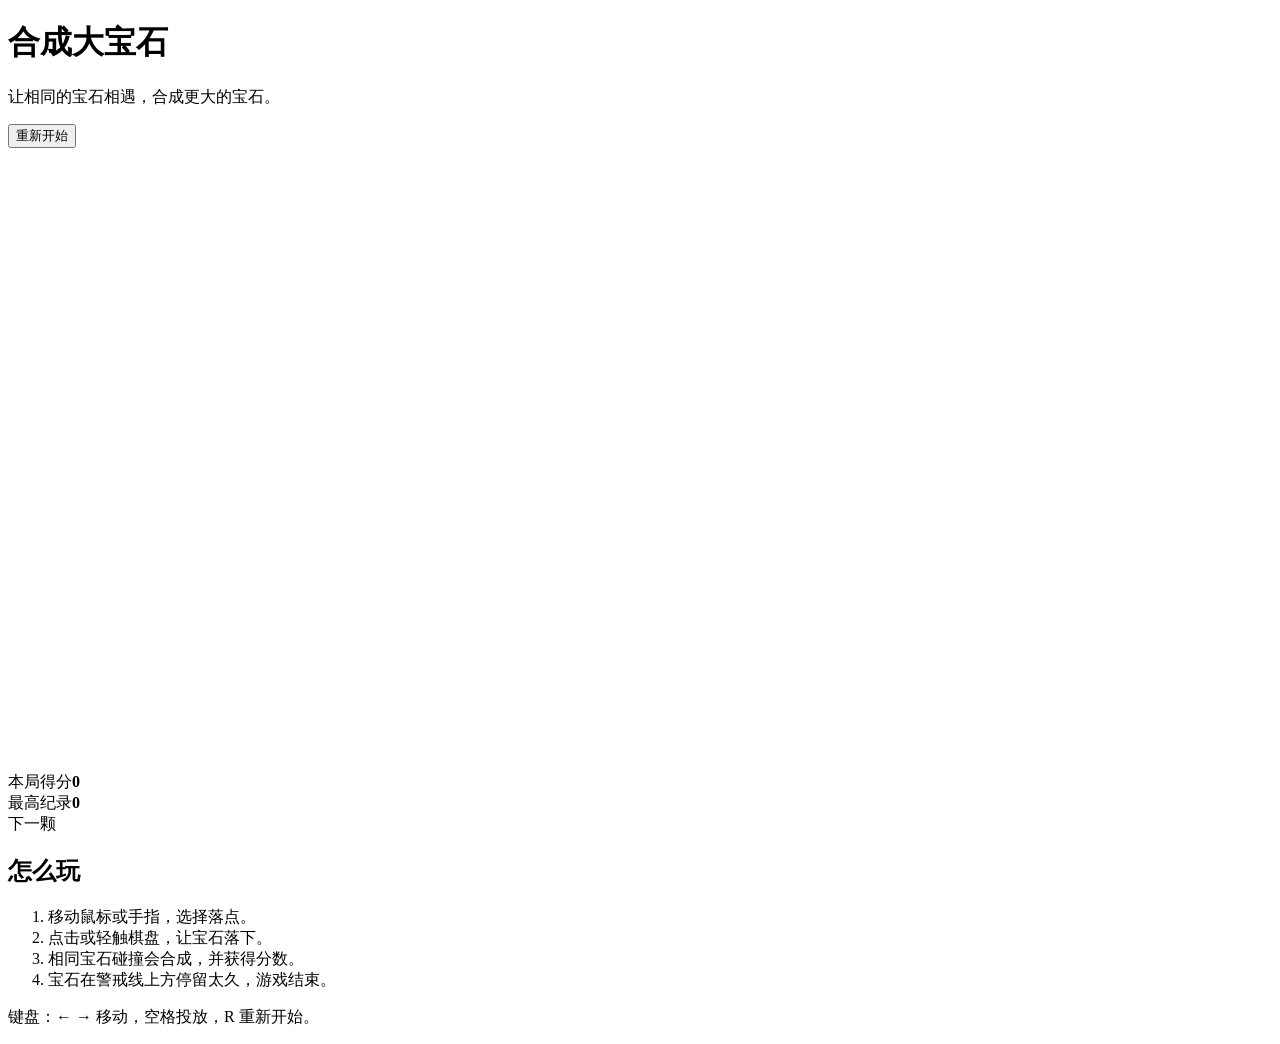
==== index.html @ 6f3727e0 "Add Dabaoshi game page" ====
<!doctype html>
<html lang="zh-CN">
<head>
  <meta charset="utf-8">
  <meta name="viewport" content="width=device-width,initial-scale=1">
  <title>合成大宝石 · Dabaoshi</title>
  <link rel="stylesheet" href="style.css">
  <script src="game.js" defer></script>
</head>
<body>
<main>
  <header><div><h1>合成大宝石</h1><p>让相同的宝石相遇，合成更大的宝石。</p></div><button id="restart" type="button">重新开始</button></header>
  <div class="layout">
    <div class="board"><canvas id="game" width="420" height="620" aria-label="合成大宝石游戏区域"></canvas><div id="overlay" class="overlay" hidden><div class="dialog" role="status"><h2>宝石堆满了</h2><p id="final"></p><button id="again" type="button">再玩一次</button></div></div></div>
    <aside class="side">
      <div class="stats"><div class="card"><span>本局得分</span><strong id="score">0</strong></div><div class="card"><span>最高纪录</span><strong id="best">0</strong></div></div>
      <div class="card next"><div><span>下一颗</span><strong id="next-name"></strong></div><div class="gem-preview" id="preview"></div></div>
      <div class="card help"><h2>怎么玩</h2><ol><li>移动鼠标或手指，选择落点。</li><li>点击或轻触棋盘，让宝石落下。</li><li>相同宝石碰撞会合成，并获得分数。</li><li>宝石在警戒线上方停留太久，游戏结束。</li></ol><p>键盘：← → 移动，空格投放，R 重新开始。</p></div>
    </aside>
  </div>
</main>
</body>
</html>
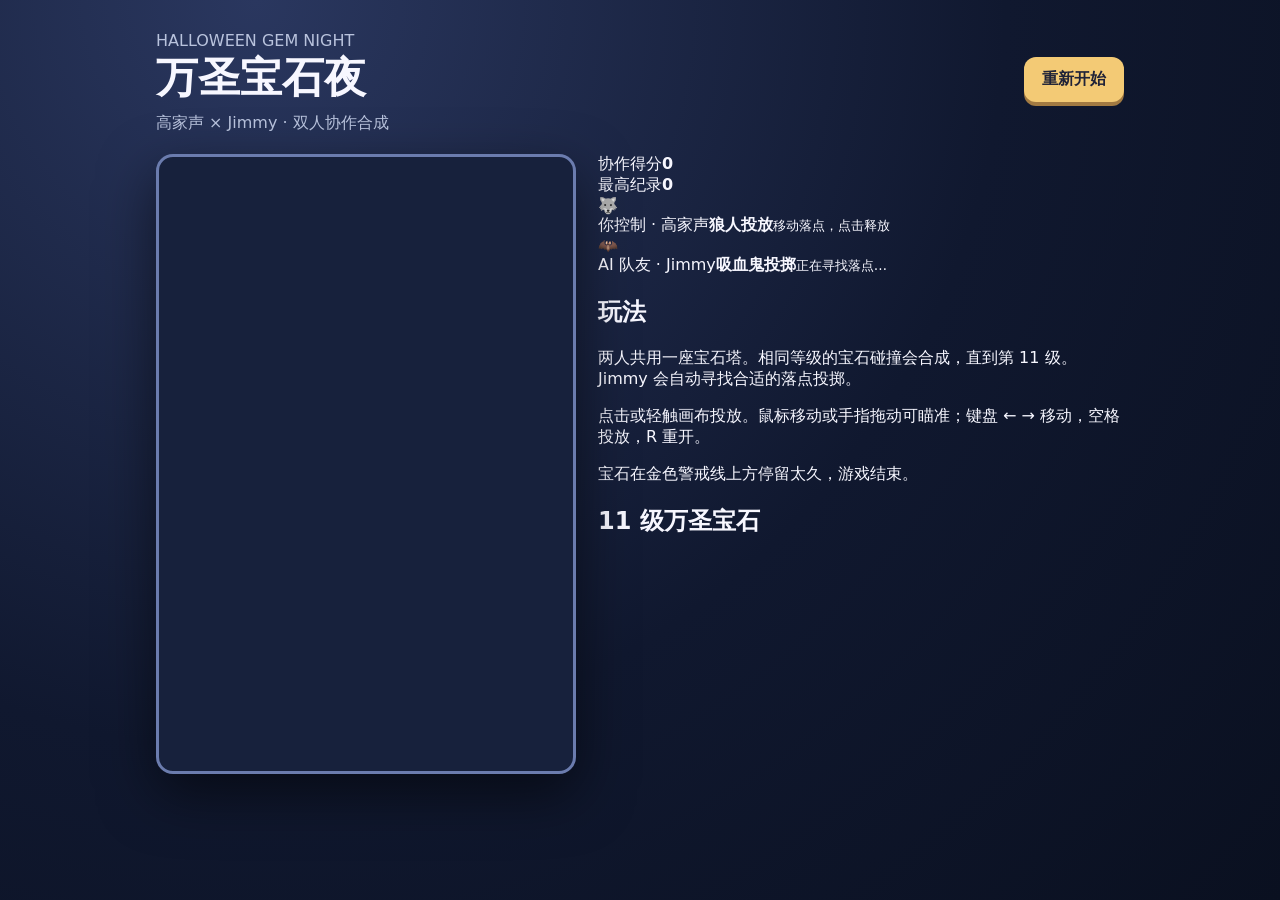
==== commit e7048e8b: "Build Halloween co-op game interface" ====
--- a/index.html
+++ b/index.html
@@ -3,22 +3,46 @@
 <head>
   <meta charset="utf-8">
   <meta name="viewport" content="width=device-width,initial-scale=1">
-  <title>合成大宝石 · Dabaoshi</title>
+  <meta name="theme-color" content="#17111d">
+  <title>万圣宝石夜 · 高家声 × Jimmy</title>
   <link rel="stylesheet" href="style.css">
   <script src="game.js" defer></script>
 </head>
 <body>
-<main>
-  <header><div><h1>合成大宝石</h1><p>让相同的宝石相遇，合成更大的宝石。</p></div><button id="restart" type="button">重新开始</button></header>
-  <div class="layout">
-    <div class="board"><canvas id="game" width="420" height="620" aria-label="合成大宝石游戏区域"></canvas><div id="overlay" class="overlay" hidden><div class="dialog" role="status"><h2>宝石堆满了</h2><p id="final"></p><button id="again" type="button">再玩一次</button></div></div></div>
-    <aside class="side">
-      <div class="stats"><div class="card"><span>本局得分</span><strong id="score">0</strong></div><div class="card"><span>最高纪录</span><strong id="best">0</strong></div></div>
-      <div class="card next"><div><span>下一颗</span><strong id="next-name"></strong></div><div class="gem-preview" id="preview"></div></div>
-      <div class="card help"><h2>怎么玩</h2><ol><li>移动鼠标或手指，选择落点。</li><li>点击或轻触棋盘，让宝石落下。</li><li>相同宝石碰撞会合成，并获得分数。</li><li>宝石在警戒线上方停留太久，游戏结束。</li></ol><p>键盘：← → 移动，空格投放，R 重新开始。</p></div>
-    </aside>
-  </div>
-</main>
+  <main class="app">
+    <header class="masthead">
+      <div><p class="kicker">HALLOWEEN GEM NIGHT</p><h1>万圣宝石夜</h1><p class="lead">高家声 × Jimmy · 双人协作合成</p></div>
+      <button id="restart" type="button">重新开始</button>
+    </header>
+    <div class="layout">
+      <section class="playfield" aria-label="游戏区域">
+        <div class="board">
+          <canvas id="game" width="440" height="780" aria-label="万圣宝石夜游戏画布"></canvas>
+          <div id="overlay" class="overlay" hidden>
+            <div class="dialog" role="status" aria-live="polite">
+              <p class="kicker">THE NIGHT IS OVER</p><h2>宝石堆满了</h2>
+              <p id="final-score"></p><button id="again" type="button">再玩一次</button>
+            </div>
+          </div>
+        </div>
+      </section>
+      <aside class="sidebar">
+        <div class="score-row">
+          <div class="panel score"><span>协作得分</span><strong id="score">0</strong></div>
+          <div class="panel score"><span>最高纪录</span><strong id="best">0</strong></div>
+        </div>
+        <div class="panel actor-card player"><div class="avatar">🐺</div><div><span>你控制 · 高家声</span><strong>狼人投放</strong><small>移动落点，点击释放</small></div><div class="next-gem" id="player-next"></div></div>
+        <div class="panel actor-card ai"><div class="avatar">🦇</div><div><span>AI 队友 · Jimmy</span><strong>吸血鬼投掷</strong><small id="ai-status">正在寻找落点…</small></div><div class="next-gem" id="ai-next"></div></div>
+        <div class="panel guide">
+          <h2>玩法</h2>
+          <p>两人共用一座宝石塔。相同等级的宝石碰撞会合成，直到第 11 级。Jimmy 会自动寻找合适的落点投掷。</p>
+          <p>点击或轻触画布投放。鼠标移动或手指拖动可瞄准；键盘 ← → 移动，空格投放，R 重开。</p>
+          <p>宝石在金色警戒线上方停留太久，游戏结束。</p>
+        </div>
+        <div class="panel collection"><h2>11 级万圣宝石</h2><div id="gem-list" class="gem-list"></div></div>
+      </aside>
+    </div>
+  </main>
 </body>
-</html>
+</html>
 
--- a/style.css
+++ b/style.css
@@ -0,0 +1,6 @@
+*{box-sizing:border-box}body{margin:0;min-height:100vh;font-family:system-ui,"Microsoft YaHei",sans-serif;color:#f7f7ff;background:radial-gradient(circle at 20% 0%,#2a375f,#10182f 55%,#0a1020)}
+main{max-width:1000px;margin:auto;padding:24px 16px 40px}header{display:flex;justify-content:space-between;align-items:center;gap:16px;margin-bottom:20px}h1{margin:0;font-size:clamp(28px,5vw,42px)}header p{color:#b9c3dd;margin:7px 0 0}button{border:0;border-radius:12px;padding:12px 18px;background:#f3ca75;color:#202338;font:inherit;font-weight:800;cursor:pointer;box-shadow:0 4px 0 #a27a42}button:hover{background:#ffe0a1}button:focus-visible{outline:3px solid white;outline-offset:3px}
+.layout{display:grid;grid-template-columns:minmax(0,420px) minmax(240px,1fr);gap:22px;align-items:start}.board{position:relative;aspect-ratio:420/620;border:3px solid #6b7cae;border-radius:17px;overflow:hidden;background:#17213c;box-shadow:0 20px 55px #0008;touch-action:none}canvas{width:100%;height:100%;display:block;cursor:crosshair}.side{display:grid;gap:14px}.stats{display:grid;grid-template-columns:1fr 1fr;gap:12px}.card{border:1px solid #ffffff26;border-radius:16px;background:#222d4a;padding:18px;box-shadow:0 8px 24px #0003}.card span{display:block;color:#bec8de;font-size:13px}.card strong{display:block;font-size:30px;margin-top:7px;font-variant-numeric:tabular-nums}.next{display:flex;align-items:center;justify-content:space-between}.next strong{font-size:22px}.gem-preview{width:78px;height:78px;border-radius:50%;display:grid;place-items:center;font-weight:900;font-size:32px;box-shadow:inset -8px -9px 14px #0004,inset 6px 7px 14px #fff8,0 8px 15px #0005}.help{line-height:1.7;color:#d0d8ea;font-size:14px}.help h2{font-size:18px;color:white;margin:0 0 5px}.help ol{padding-left:1.4em;margin:0}.help li{margin:4px 0}.help p{color:#f3ca75;margin-bottom:0}
+.overlay{position:absolute;inset:0;display:grid;place-items:center;background:#0b1020d9}.overlay[hidden]{display:none}.dialog{width:min(85%,300px);padding:26px;text-align:center;background:#273351;border:1px solid #ffffff40;border-radius:18px;box-shadow:0 15px 35px #0009}.dialog h2{margin:0}.dialog p{color:#cdd5e8}
+@media(max-width:720px){main{padding:16px 12px 30px}.layout{grid-template-columns:minmax(0,420px);justify-content:center;gap:14px}.side{grid-template-columns:1fr}.card{padding:14px}header button{padding:10px 12px;font-size:13px}}
+
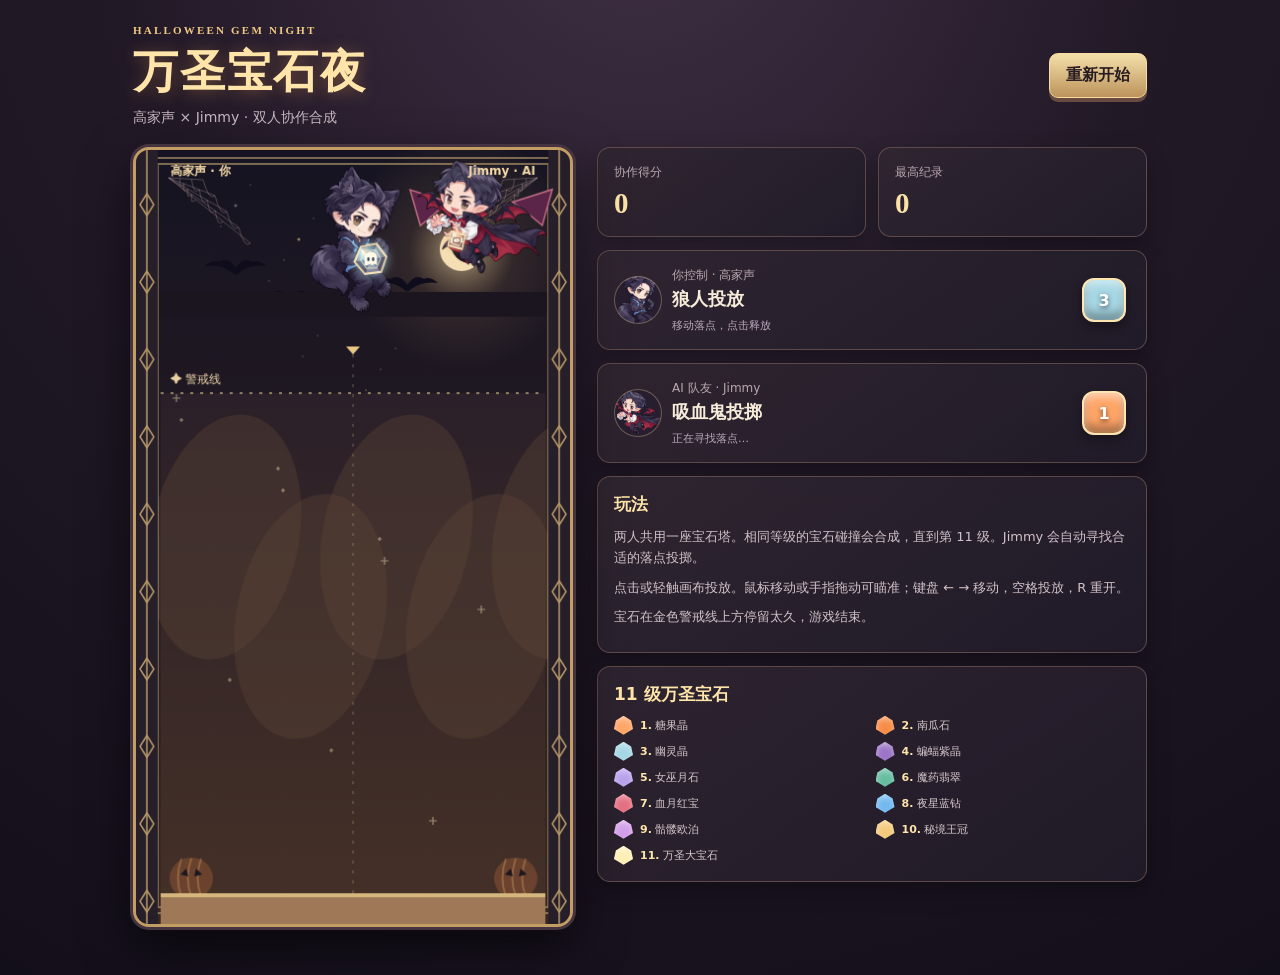
==== commit a1192887: "Add Halloween character sprites and animated gem throws" ====
--- a/index.html
+++ b/index.html
@@ -31,8 +31,8 @@
           <div class="panel score"><span>协作得分</span><strong id="score">0</strong></div>
           <div class="panel score"><span>最高纪录</span><strong id="best">0</strong></div>
         </div>
-        <div class="panel actor-card player"><div class="avatar">🐺</div><div><span>你控制 · 高家声</span><strong>狼人投放</strong><small>移动落点，点击释放</small></div><div class="next-gem" id="player-next"></div></div>
-        <div class="panel actor-card ai"><div class="avatar">🦇</div><div><span>AI 队友 · Jimmy</span><strong>吸血鬼投掷</strong><small id="ai-status">正在寻找落点…</small></div><div class="next-gem" id="ai-next"></div></div>
+        <div class="panel actor-card player"><div class="avatar avatar-wolf" aria-hidden="true"></div><div><span>你控制 · 高家声</span><strong>狼人投放</strong><small>移动落点，点击释放</small></div><div class="next-gem" id="player-next"></div></div>
+        <div class="panel actor-card ai"><div class="avatar avatar-jimmy" aria-hidden="true"></div><div><span>AI 队友 · Jimmy</span><strong>吸血鬼投掷</strong><small id="ai-status">正在寻找落点…</small></div><div class="next-gem" id="ai-next"></div></div>
         <div class="panel guide">
           <h2>玩法</h2>
           <p>两人共用一座宝石塔。相同等级的宝石碰撞会合成，直到第 11 级。Jimmy 会自动寻找合适的落点投掷。</p>
@@ -45,4 +45,3 @@
   </main>
 </body>
 </html>
-
--- a/style.css
+++ b/style.css
@@ -1,6 +1,10 @@
-*{box-sizing:border-box}body{margin:0;min-height:100vh;font-family:system-ui,"Microsoft YaHei",sans-serif;color:#f7f7ff;background:radial-gradient(circle at 20% 0%,#2a375f,#10182f 55%,#0a1020)}
-main{max-width:1000px;margin:auto;padding:24px 16px 40px}header{display:flex;justify-content:space-between;align-items:center;gap:16px;margin-bottom:20px}h1{margin:0;font-size:clamp(28px,5vw,42px)}header p{color:#b9c3dd;margin:7px 0 0}button{border:0;border-radius:12px;padding:12px 18px;background:#f3ca75;color:#202338;font:inherit;font-weight:800;cursor:pointer;box-shadow:0 4px 0 #a27a42}button:hover{background:#ffe0a1}button:focus-visible{outline:3px solid white;outline-offset:3px}
-.layout{display:grid;grid-template-columns:minmax(0,420px) minmax(240px,1fr);gap:22px;align-items:start}.board{position:relative;aspect-ratio:420/620;border:3px solid #6b7cae;border-radius:17px;overflow:hidden;background:#17213c;box-shadow:0 20px 55px #0008;touch-action:none}canvas{width:100%;height:100%;display:block;cursor:crosshair}.side{display:grid;gap:14px}.stats{display:grid;grid-template-columns:1fr 1fr;gap:12px}.card{border:1px solid #ffffff26;border-radius:16px;background:#222d4a;padding:18px;box-shadow:0 8px 24px #0003}.card span{display:block;color:#bec8de;font-size:13px}.card strong{display:block;font-size:30px;margin-top:7px;font-variant-numeric:tabular-nums}.next{display:flex;align-items:center;justify-content:space-between}.next strong{font-size:22px}.gem-preview{width:78px;height:78px;border-radius:50%;display:grid;place-items:center;font-weight:900;font-size:32px;box-shadow:inset -8px -9px 14px #0004,inset 6px 7px 14px #fff8,0 8px 15px #0005}.help{line-height:1.7;color:#d0d8ea;font-size:14px}.help h2{font-size:18px;color:white;margin:0 0 5px}.help ol{padding-left:1.4em;margin:0}.help li{margin:4px 0}.help p{color:#f3ca75;margin-bottom:0}
-.overlay{position:absolute;inset:0;display:grid;place-items:center;background:#0b1020d9}.overlay[hidden]{display:none}.dialog{width:min(85%,300px);padding:26px;text-align:center;background:#273351;border:1px solid #ffffff40;border-radius:18px;box-shadow:0 15px 35px #0009}.dialog h2{margin:0}.dialog p{color:#cdd5e8}
-@media(max-width:720px){main{padding:16px 12px 30px}.layout{grid-template-columns:minmax(0,420px);justify-content:center;gap:14px}.side{grid-template-columns:1fr}.card{padding:14px}header button{padding:10px 12px;font-size:13px}}
-
+:root{color-scheme:dark;font-family:"Microsoft YaHei","PingFang SC",system-ui,sans-serif;color:#f8eedc;background:#130f1a}
+*{box-sizing:border-box}body{margin:0;min-height:100vh;background:radial-gradient(circle at 50% -10%,#403045 0%,#221927 42%,#130f1a 100%)}
+button{border:1px solid #f6dca1;border-radius:9px;padding:11px 16px;background:linear-gradient(#f4dfa9,#bd935c);color:#281c22;font:inherit;font-weight:900;cursor:pointer;box-shadow:0 4px 0 #694a40}button:hover{filter:brightness(1.12)}button:active{transform:translateY(3px);box-shadow:0 1px 0 #694a40}button:focus-visible{outline:3px solid #fff;outline-offset:3px}
+.app{width:min(1050px,100%);margin:auto;padding:24px 18px 48px}.masthead{display:flex;align-items:center;justify-content:space-between;gap:16px;margin-bottom:20px}.kicker{margin:0 0 6px;font:700 11px Georgia,serif;letter-spacing:.2em;color:#f0c984}.masthead h1{margin:0;color:#ffe5aa;font:700 clamp(31px,4vw,45px) Georgia,"Microsoft YaHei",serif;letter-spacing:.04em;text-shadow:0 2px 15px #d7904666}.lead{margin:7px 0 0;color:#c8b7c0;font-size:14px}
+.layout{display:grid;grid-template-columns:minmax(0,440px) minmax(260px,1fr);gap:24px;align-items:start}.board{position:relative;width:100%;aspect-ratio:440/780;border:3px solid #c29e65;border-radius:16px;overflow:hidden;background:#23191f;box-shadow:0 0 0 3px #453440,0 20px 50px #0009,inset 0 0 0 2px #edd3a155;touch-action:none}canvas{display:block;width:100%;height:100%;cursor:crosshair}.sidebar{display:grid;gap:13px}.score-row{display:grid;grid-template-columns:1fr 1fr;gap:12px}.panel{border:1px solid #9b796b77;border-radius:13px;background:linear-gradient(145deg,#302631e8,#211b29e8);box-shadow:0 9px 22px #0004;padding:16px}.score span,.actor-card span{display:block;color:#bba6af;font-size:12px}.score strong{display:block;margin-top:6px;color:#fbe2a6;font:700 29px Georgia,serif;font-variant-numeric:tabular-nums}.actor-card{display:grid;grid-template-columns:48px 1fr 48px;gap:10px;align-items:center}.avatar{font-size:30px}.actor-card strong{display:block;margin:3px 0;color:#f7ebda;font-size:18px}.actor-card small{color:#bca9bd;font-size:11px}.next-gem{width:44px;height:44px;border:2px solid #ffe5b2;border-radius:12px;display:grid;place-items:center;color:#fff;font-weight:900;text-shadow:0 2px 5px #0009;box-shadow:inset 0 4px 9px #fff8,inset 0 -7px 9px #0005,0 5px 11px #0005}.guide h2,.collection h2{margin:0 0 10px;color:#ffe5aa;font-size:17px}.guide p{margin:8px 0;color:#d2c2c8;font-size:13px;line-height:1.65}.gem-list{display:grid;grid-template-columns:repeat(2,minmax(0,1fr));gap:7px}.gem-list div{display:flex;align-items:center;gap:7px;min-width:0;color:#d7c9cd;font-size:11px}.gem-list i{display:block;width:19px;height:19px;flex:none;clip-path:polygon(50% 0,90% 25%,100% 70%,50% 100%,0 70%,10% 25%);box-shadow:inset 0 3px 7px #fff8}.gem-list b{color:#ffe5aa}
+.overlay{position:absolute;inset:0;display:grid;place-items:center;background:#100c18d9;backdrop-filter:blur(3px)}.overlay[hidden]{display:none}.dialog{width:min(82%,310px);padding:25px;text-align:center;border:2px solid #d6b77c;border-radius:14px;background:#322435;box-shadow:0 18px 50px #000a}.dialog h2{margin:4px 0 10px;color:#ffe4aa;font-size:26px}.dialog p:not(.kicker){color:#e7d9da}
+@media(max-width:760px){.app{padding:16px 12px 28px}.layout{grid-template-columns:minmax(0,440px);justify-content:center;gap:16px}.sidebar{grid-template-columns:1fr 1fr}.score-row,.guide,.collection{grid-column:1/-1}.actor-card{grid-template-columns:36px 1fr 38px;padding:10px}.avatar{font-size:23px}.actor-card strong{font-size:14px}.next-gem{width:35px;height:35px}.masthead button{font-size:12px;padding:9px 10px}}
+@media(max-width:430px){.sidebar{grid-template-columns:1fr}.actor-card{grid-column:1/-1}.score strong{font-size:24px}.masthead h1{font-size:30px}}
+
+.avatar{height:48px;width:48px;background-size:cover;background-position:center;border-radius:50%;border:1px solid #d8b98a66;background-color:#271f30}.avatar-wolf{background-image:url("assets/gao-wolf.png")}.avatar-jimmy{background-image:url("assets/jimmy-vampire.png")}
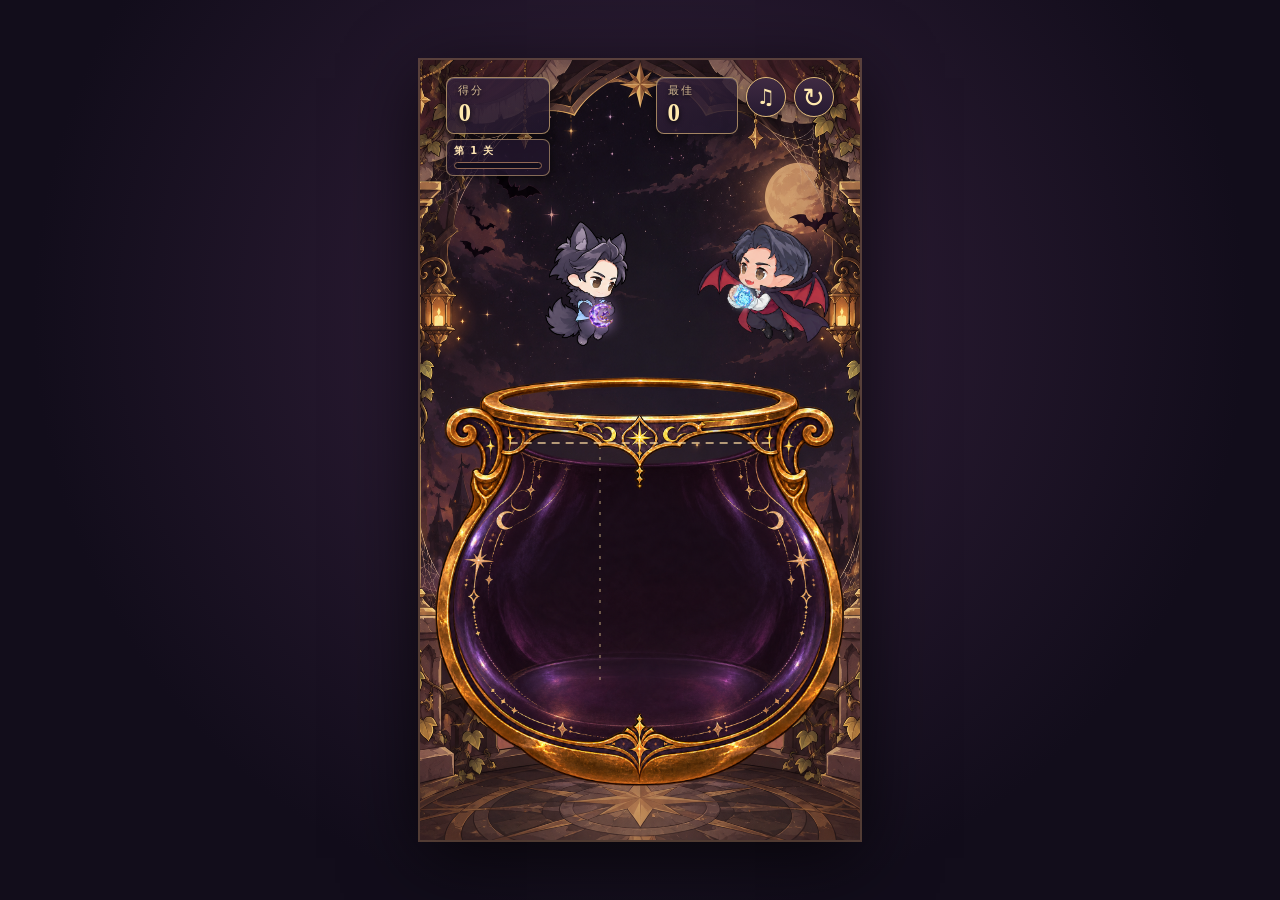
==== commit 9e54ff5c: "Complete Halloween game with levels, recorded audio, and 11 gems" ====
--- a/index.html
+++ b/index.html
@@ -2,45 +2,34 @@
 <html lang="zh-CN">
 <head>
   <meta charset="utf-8">
-  <meta name="viewport" content="width=device-width,initial-scale=1">
-  <meta name="theme-color" content="#17111d">
-  <title>万圣宝石夜 · 高家声 × Jimmy</title>
+  <meta name="viewport" content="width=device-width, initial-scale=1, viewport-fit=cover">
+  <meta name="theme-color" content="#120d1b">
+  <title>万圣宝石夜</title>
+  <link rel="preload" as="image" href="assets/halloween-background.png">
   <link rel="stylesheet" href="style.css">
+  <script src="gem-hulls.js" defer></script>
+  <script src="audio.js" defer></script>
   <script src="game.js" defer></script>
 </head>
 <body>
-  <main class="app">
-    <header class="masthead">
-      <div><p class="kicker">HALLOWEEN GEM NIGHT</p><h1>万圣宝石夜</h1><p class="lead">高家声 × Jimmy · 双人协作合成</p></div>
-      <button id="restart" type="button">重新开始</button>
-    </header>
-    <div class="layout">
-      <section class="playfield" aria-label="游戏区域">
-        <div class="board">
-          <canvas id="game" width="440" height="780" aria-label="万圣宝石夜游戏画布"></canvas>
-          <div id="overlay" class="overlay" hidden>
-            <div class="dialog" role="status" aria-live="polite">
-              <p class="kicker">THE NIGHT IS OVER</p><h2>宝石堆满了</h2>
-              <p id="final-score"></p><button id="again" type="button">再玩一次</button>
-            </div>
-          </div>
-        </div>
-      </section>
-      <aside class="sidebar">
-        <div class="score-row">
-          <div class="panel score"><span>协作得分</span><strong id="score">0</strong></div>
-          <div class="panel score"><span>最高纪录</span><strong id="best">0</strong></div>
-        </div>
-        <div class="panel actor-card player"><div class="avatar avatar-wolf" aria-hidden="true"></div><div><span>你控制 · 高家声</span><strong>狼人投放</strong><small>移动落点，点击释放</small></div><div class="next-gem" id="player-next"></div></div>
-        <div class="panel actor-card ai"><div class="avatar avatar-jimmy" aria-hidden="true"></div><div><span>AI 队友 · Jimmy</span><strong>吸血鬼投掷</strong><small id="ai-status">正在寻找落点…</small></div><div class="next-gem" id="ai-next"></div></div>
-        <div class="panel guide">
-          <h2>玩法</h2>
-          <p>两人共用一座宝石塔。相同等级的宝石碰撞会合成，直到第 11 级。Jimmy 会自动寻找合适的落点投掷。</p>
-          <p>点击或轻触画布投放。鼠标移动或手指拖动可瞄准；键盘 ← → 移动，空格投放，R 重开。</p>
-          <p>宝石在金色警戒线上方停留太久，游戏结束。</p>
-        </div>
-        <div class="panel collection"><h2>11 级万圣宝石</h2><div id="gem-list" class="gem-list"></div></div>
-      </aside>
+  <main class="board" aria-label="万圣节宝石合成游戏">
+    <canvas id="game" width="440" height="780" aria-label="点击或拖动选择落点，松开投放宝石"></canvas>
+    <div class="hud">
+      <div class="left-hud">
+        <div class="score-plaque"><span>得分</span><strong id="score">0</strong></div>
+        <div class="level-panel"><span id="level-label">第 1 关</span><div id="level-progress" class="level-progress" role="progressbar" aria-label="关卡进度" aria-valuemin="0" aria-valuemax="100" aria-valuenow="0"><i id="progress-fill"></i></div></div>
+      </div>
+      <div class="score-plaque best"><span>最佳</span><strong id="best">0</strong></div>
+      <button id="sound" class="sound" type="button" aria-label="开启声音" title="开启声音" aria-pressed="false">♪</button>
+      <button id="restart" class="restart" type="button" aria-label="重新开始" title="重新开始">↻</button>
+    </div>
+    <div id="overlay" class="overlay" hidden>
+      <div class="result" role="status" aria-live="polite">
+        <div class="result-icon" aria-hidden="true">✦</div>
+        <h1>魔法坩埚装满了</h1>
+        <p id="final-score">得分 0</p>
+        <button id="again" type="button">再玩一次</button>
+      </div>
     </div>
   </main>
 </body>
--- a/style.css
+++ b/style.css
@@ -1,10 +1,27 @@
-:root{color-scheme:dark;font-family:"Microsoft YaHei","PingFang SC",system-ui,sans-serif;color:#f8eedc;background:#130f1a}
-*{box-sizing:border-box}body{margin:0;min-height:100vh;background:radial-gradient(circle at 50% -10%,#403045 0%,#221927 42%,#130f1a 100%)}
-button{border:1px solid #f6dca1;border-radius:9px;padding:11px 16px;background:linear-gradient(#f4dfa9,#bd935c);color:#281c22;font:inherit;font-weight:900;cursor:pointer;box-shadow:0 4px 0 #694a40}button:hover{filter:brightness(1.12)}button:active{transform:translateY(3px);box-shadow:0 1px 0 #694a40}button:focus-visible{outline:3px solid #fff;outline-offset:3px}
-.app{width:min(1050px,100%);margin:auto;padding:24px 18px 48px}.masthead{display:flex;align-items:center;justify-content:space-between;gap:16px;margin-bottom:20px}.kicker{margin:0 0 6px;font:700 11px Georgia,serif;letter-spacing:.2em;color:#f0c984}.masthead h1{margin:0;color:#ffe5aa;font:700 clamp(31px,4vw,45px) Georgia,"Microsoft YaHei",serif;letter-spacing:.04em;text-shadow:0 2px 15px #d7904666}.lead{margin:7px 0 0;color:#c8b7c0;font-size:14px}
-.layout{display:grid;grid-template-columns:minmax(0,440px) minmax(260px,1fr);gap:24px;align-items:start}.board{position:relative;width:100%;aspect-ratio:440/780;border:3px solid #c29e65;border-radius:16px;overflow:hidden;background:#23191f;box-shadow:0 0 0 3px #453440,0 20px 50px #0009,inset 0 0 0 2px #edd3a155;touch-action:none}canvas{display:block;width:100%;height:100%;cursor:crosshair}.sidebar{display:grid;gap:13px}.score-row{display:grid;grid-template-columns:1fr 1fr;gap:12px}.panel{border:1px solid #9b796b77;border-radius:13px;background:linear-gradient(145deg,#302631e8,#211b29e8);box-shadow:0 9px 22px #0004;padding:16px}.score span,.actor-card span{display:block;color:#bba6af;font-size:12px}.score strong{display:block;margin-top:6px;color:#fbe2a6;font:700 29px Georgia,serif;font-variant-numeric:tabular-nums}.actor-card{display:grid;grid-template-columns:48px 1fr 48px;gap:10px;align-items:center}.avatar{font-size:30px}.actor-card strong{display:block;margin:3px 0;color:#f7ebda;font-size:18px}.actor-card small{color:#bca9bd;font-size:11px}.next-gem{width:44px;height:44px;border:2px solid #ffe5b2;border-radius:12px;display:grid;place-items:center;color:#fff;font-weight:900;text-shadow:0 2px 5px #0009;box-shadow:inset 0 4px 9px #fff8,inset 0 -7px 9px #0005,0 5px 11px #0005}.guide h2,.collection h2{margin:0 0 10px;color:#ffe5aa;font-size:17px}.guide p{margin:8px 0;color:#d2c2c8;font-size:13px;line-height:1.65}.gem-list{display:grid;grid-template-columns:repeat(2,minmax(0,1fr));gap:7px}.gem-list div{display:flex;align-items:center;gap:7px;min-width:0;color:#d7c9cd;font-size:11px}.gem-list i{display:block;width:19px;height:19px;flex:none;clip-path:polygon(50% 0,90% 25%,100% 70%,50% 100%,0 70%,10% 25%);box-shadow:inset 0 3px 7px #fff8}.gem-list b{color:#ffe5aa}
-.overlay{position:absolute;inset:0;display:grid;place-items:center;background:#100c18d9;backdrop-filter:blur(3px)}.overlay[hidden]{display:none}.dialog{width:min(82%,310px);padding:25px;text-align:center;border:2px solid #d6b77c;border-radius:14px;background:#322435;box-shadow:0 18px 50px #000a}.dialog h2{margin:4px 0 10px;color:#ffe4aa;font-size:26px}.dialog p:not(.kicker){color:#e7d9da}
-@media(max-width:760px){.app{padding:16px 12px 28px}.layout{grid-template-columns:minmax(0,440px);justify-content:center;gap:16px}.sidebar{grid-template-columns:1fr 1fr}.score-row,.guide,.collection{grid-column:1/-1}.actor-card{grid-template-columns:36px 1fr 38px;padding:10px}.avatar{font-size:23px}.actor-card strong{font-size:14px}.next-gem{width:35px;height:35px}.masthead button{font-size:12px;padding:9px 10px}}
-@media(max-width:430px){.sidebar{grid-template-columns:1fr}.actor-card{grid-column:1/-1}.score strong{font-size:24px}.masthead h1{font-size:30px}}
-
-.avatar{height:48px;width:48px;background-size:cover;background-position:center;border-radius:50%;border:1px solid #d8b98a66;background-color:#271f30}.avatar-wolf{background-image:url("assets/gao-wolf.png")}.avatar-jimmy{background-image:url("assets/jimmy-vampire.png")}
+:root{font-family:"Microsoft YaHei","PingFang SC",system-ui,sans-serif;color:#fff0d0;background:#120d1b}
+*{box-sizing:border-box}
+html,body{width:100%;min-height:100%;margin:0}
+body{display:grid;place-items:center;min-height:100dvh;overflow:hidden;background:radial-gradient(circle at 50% 35%,#35213d 0%,#120d1b 70%)}
+.board{position:relative;width:min(100vw,56.4103dvh,440px);aspect-ratio:440/780;overflow:hidden;background:#1e1427;box-shadow:0 0 0 2px #966e5480,0 18px 70px #000b;touch-action:none}
+canvas{display:block;width:100%;height:100%;touch-action:none;cursor:crosshair}
+.hud{position:absolute;z-index:2;top:2.2%;left:6%;right:6%;display:flex;align-items:start;gap:8px;pointer-events:none}
+.left-hud{display:grid;gap:5px;min-width:104px}
+.score-plaque{min-width:82px;padding:5px 11px 6px;border:1px solid #dfba7aa8;border-radius:8px;background:linear-gradient(150deg,#35223ad9,#21172bdd);box-shadow:inset 0 1px #fff3,0 3px 14px #0008;text-shadow:0 2px 5px #000c}
+.level-panel{padding:4px 7px 6px;border:1px solid #b99770aa;border-radius:7px;background:#23162dc9;box-shadow:0 2px 8px #0008}
+.level-panel span{display:block;margin-bottom:4px;color:#ffe6b4;font-size:10px;font-weight:700;letter-spacing:.12em}
+.level-progress{height:7px;overflow:hidden;border:1px solid #926855;border-radius:10px;background:#100c1b}
+.level-progress i{display:block;width:0;height:100%;border-radius:10px;background:linear-gradient(90deg,#a86af8,#ffd881);box-shadow:0 0 9px #ffdc8a;transition:width .25s ease}
+.score-plaque span{display:block;color:#d2b892;font-size:clamp(9px,2.1vw,11px);letter-spacing:.18em}
+.score-plaque strong{display:block;margin-top:1px;color:#ffe9ae;font:700 clamp(17px,4.7vw,25px) Georgia,serif;font-variant-numeric:tabular-nums}
+.score-plaque.best{margin-left:auto}
+button{font:inherit;cursor:pointer}
+.restart,.sound{width:40px;height:40px;display:grid;place-items:center;flex:none;border:1px solid #dfba7a;border-radius:50%;color:#ffe9ae;background:linear-gradient(#3f2a42,#261a30);box-shadow:0 2px 9px #0008;font-size:27px;line-height:1;pointer-events:auto}
+.sound{font-size:21px}.sound[aria-pressed="false"]{opacity:.65}
+.restart:hover,.sound:hover,#again:hover{filter:brightness(1.2)}
+button:focus-visible{outline:2px solid white;outline-offset:3px}
+.overlay{position:absolute;inset:0;z-index:3;display:grid;place-items:center;padding:22px;background:#100a1bc9;backdrop-filter:blur(4px)}
+.overlay[hidden]{display:none}
+.result{width:min(85%,320px);padding:25px 18px 28px;text-align:center;border:2px solid #d8ac70;border-radius:19px;background:linear-gradient(#47304c,#261a34);box-shadow:0 16px 50px #000c,inset 0 1px #fff5}
+.result-icon{color:#ffe9ae;font-size:38px}.result h1{margin:2px 0 8px;color:#ffe8b3;font-size:22px}.result p{margin:0 0 18px;color:#e8d7d0}
+#again{padding:10px 23px;border:1px solid #f4dba2;border-radius:9px;background:linear-gradient(#f5dfa9,#c99a60);color:#302034;font-weight:800;box-shadow:0 3px 0 #735040}
+@media(max-width:440px){.left-hud{min-width:86px}.score-plaque{min-width:68px;padding:4px 8px}.restart,.sound{width:36px;height:36px;font-size:24px}.sound{font-size:19px}}
